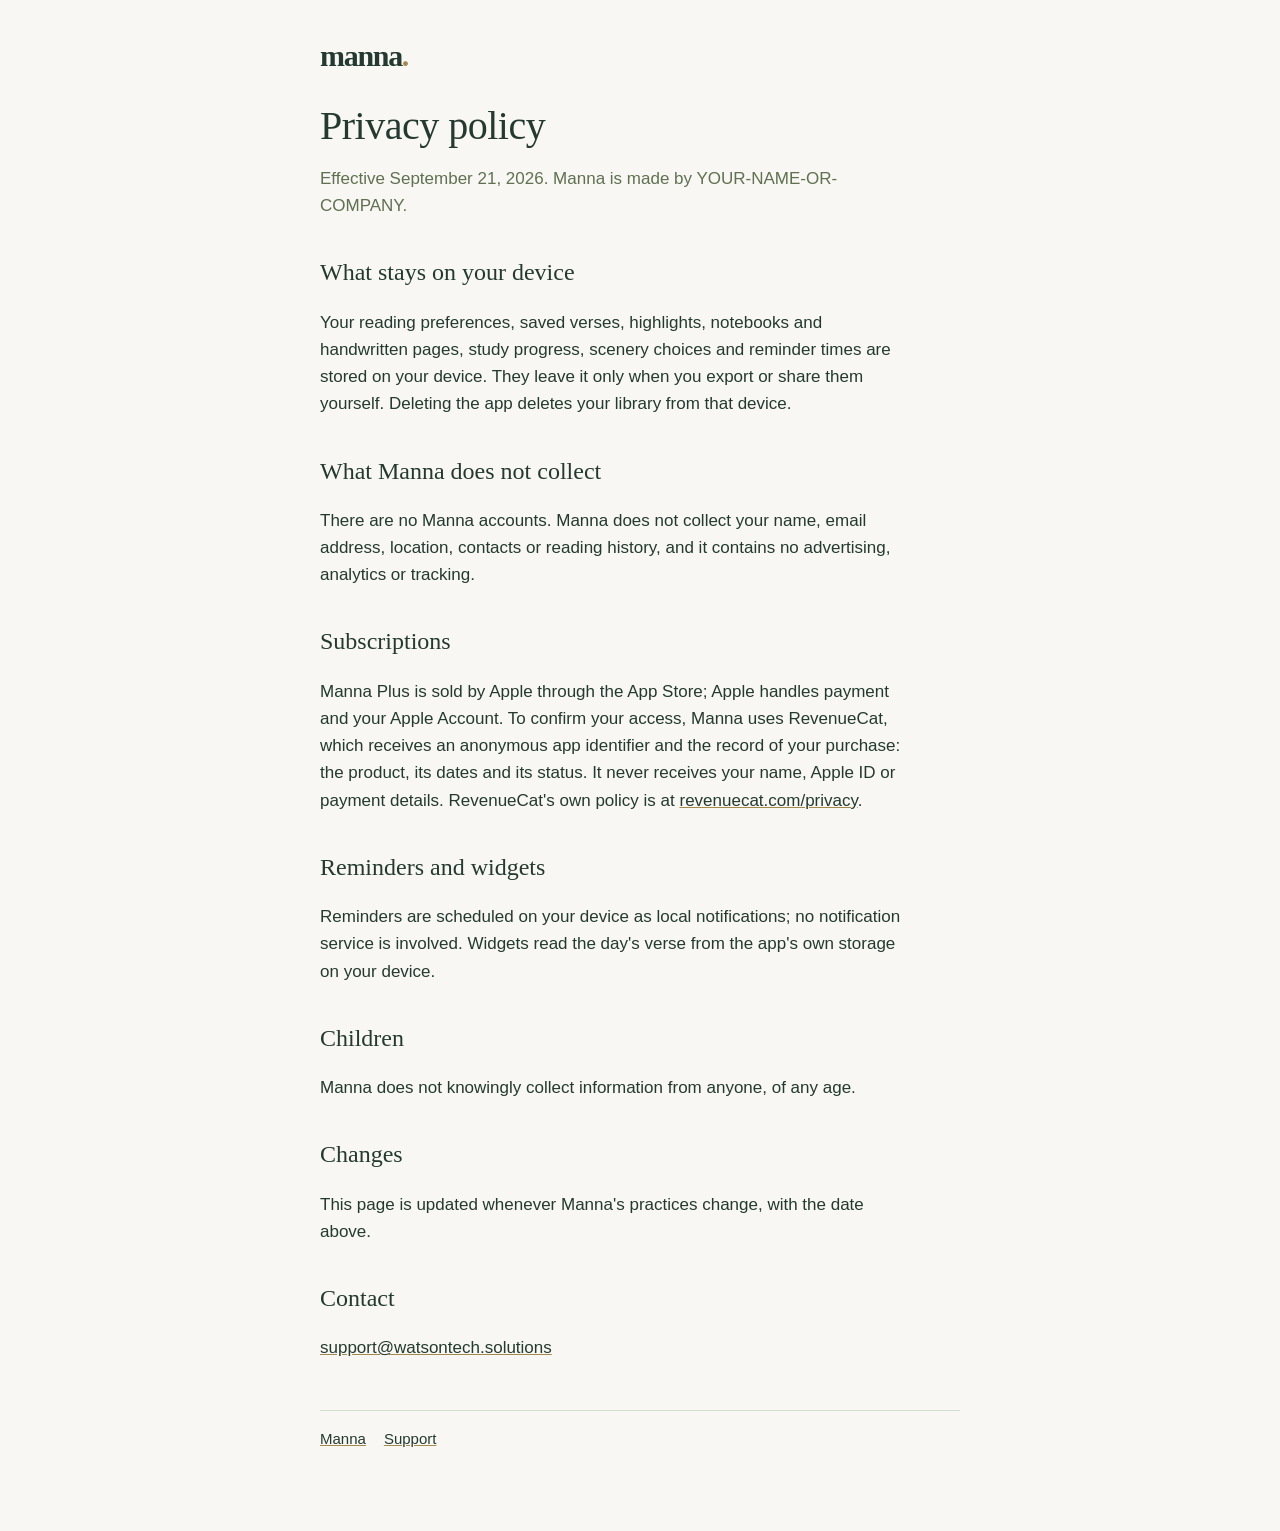
==== privacy.html @ 47324ba6 "Manna site" ====
<!doctype html>
<html lang="en">
<head>
<meta charset="utf-8">
<meta name="viewport" content="width=device-width, initial-scale=1">
<title>Manna privacy policy</title>
<link rel="stylesheet" href="style.css">
</head>
<body>
<main>
<a class="mark" href="./">manna<span>.</span></a>
<h1>Privacy policy</h1>
<p class="muted">Effective September 21, 2026. Manna is made by YOUR-NAME-OR-COMPANY.</p>

<h2>What stays on your device</h2>
<p>Your reading preferences, saved verses, highlights, notebooks and handwritten pages, study progress, scenery choices and reminder times are stored on your device. They leave it only when you export or share them yourself. Deleting the app deletes your library from that device.</p>

<h2>What Manna does not collect</h2>
<p>There are no Manna accounts. Manna does not collect your name, email address, location, contacts or reading history, and it contains no advertising, analytics or tracking.</p>

<h2>Subscriptions</h2>
<p>Manna Plus is sold by Apple through the App Store; Apple handles payment and your Apple Account. To confirm your access, Manna uses RevenueCat, which receives an anonymous app identifier and the record of your purchase: the product, its dates and its status. It never receives your name, Apple ID or payment details. RevenueCat's own policy is at <a href="https://www.revenuecat.com/privacy">revenuecat.com/privacy</a>.</p>

<h2>Reminders and widgets</h2>
<p>Reminders are scheduled on your device as local notifications; no notification service is involved. Widgets read the day's verse from the app's own storage on your device.</p>

<h2>Children</h2>
<p>Manna does not knowingly collect information from anyone, of any age.</p>

<h2>Changes</h2>
<p>This page is updated whenever Manna's practices change, with the date above.</p>

<h2>Contact</h2>
<p><a href="mailto:support@watsontech.solutions">support@watsontech.solutions</a></p>

<nav><a href="./">Manna</a><a href="support.html">Support</a></nav>
</main>
</body>
</html>
---- style.css ----
:root{color-scheme:light dark;--ground:#F8F7F3;--ink:#243A30;--muted:#5F7150;--line:#D5DCCB;--gold:#A5884C}
@media (prefers-color-scheme:dark){:root{--ground:#161C19;--ink:#EAEFE4;--muted:#A9B8A5;--line:#2F3B35;--gold:#D8C48C}}
*{box-sizing:border-box}
body{margin:0;background:var(--ground);color:var(--ink);font:17px/1.6 -apple-system,BlinkMacSystemFont,"Segoe UI",Roboto,Helvetica,Arial,sans-serif;padding:32px 20px 80px}
main{max-width:640px;margin:0 auto}
.mark{font-family:Georgia,"Times New Roman",serif;font-weight:700;font-size:30px;letter-spacing:-1.3px;text-decoration:none;color:var(--ink);display:inline-block}
.mark span{color:var(--gold)}
h1{font-family:Georgia,"Times New Roman",serif;font-weight:400;font-size:40px;line-height:1.1;letter-spacing:-.5px;margin:24px 0 6px}
h2{font-family:Georgia,"Times New Roman",serif;font-weight:400;font-size:24px;margin:34px 0 8px}
p,li{max-width:62ch}
.muted{color:var(--muted)}
a{color:var(--ink);text-decoration-color:var(--gold)}
nav{display:flex;gap:18px;flex-wrap:wrap;border-top:1px solid var(--line);padding-top:16px;margin-top:48px;font-size:15px}
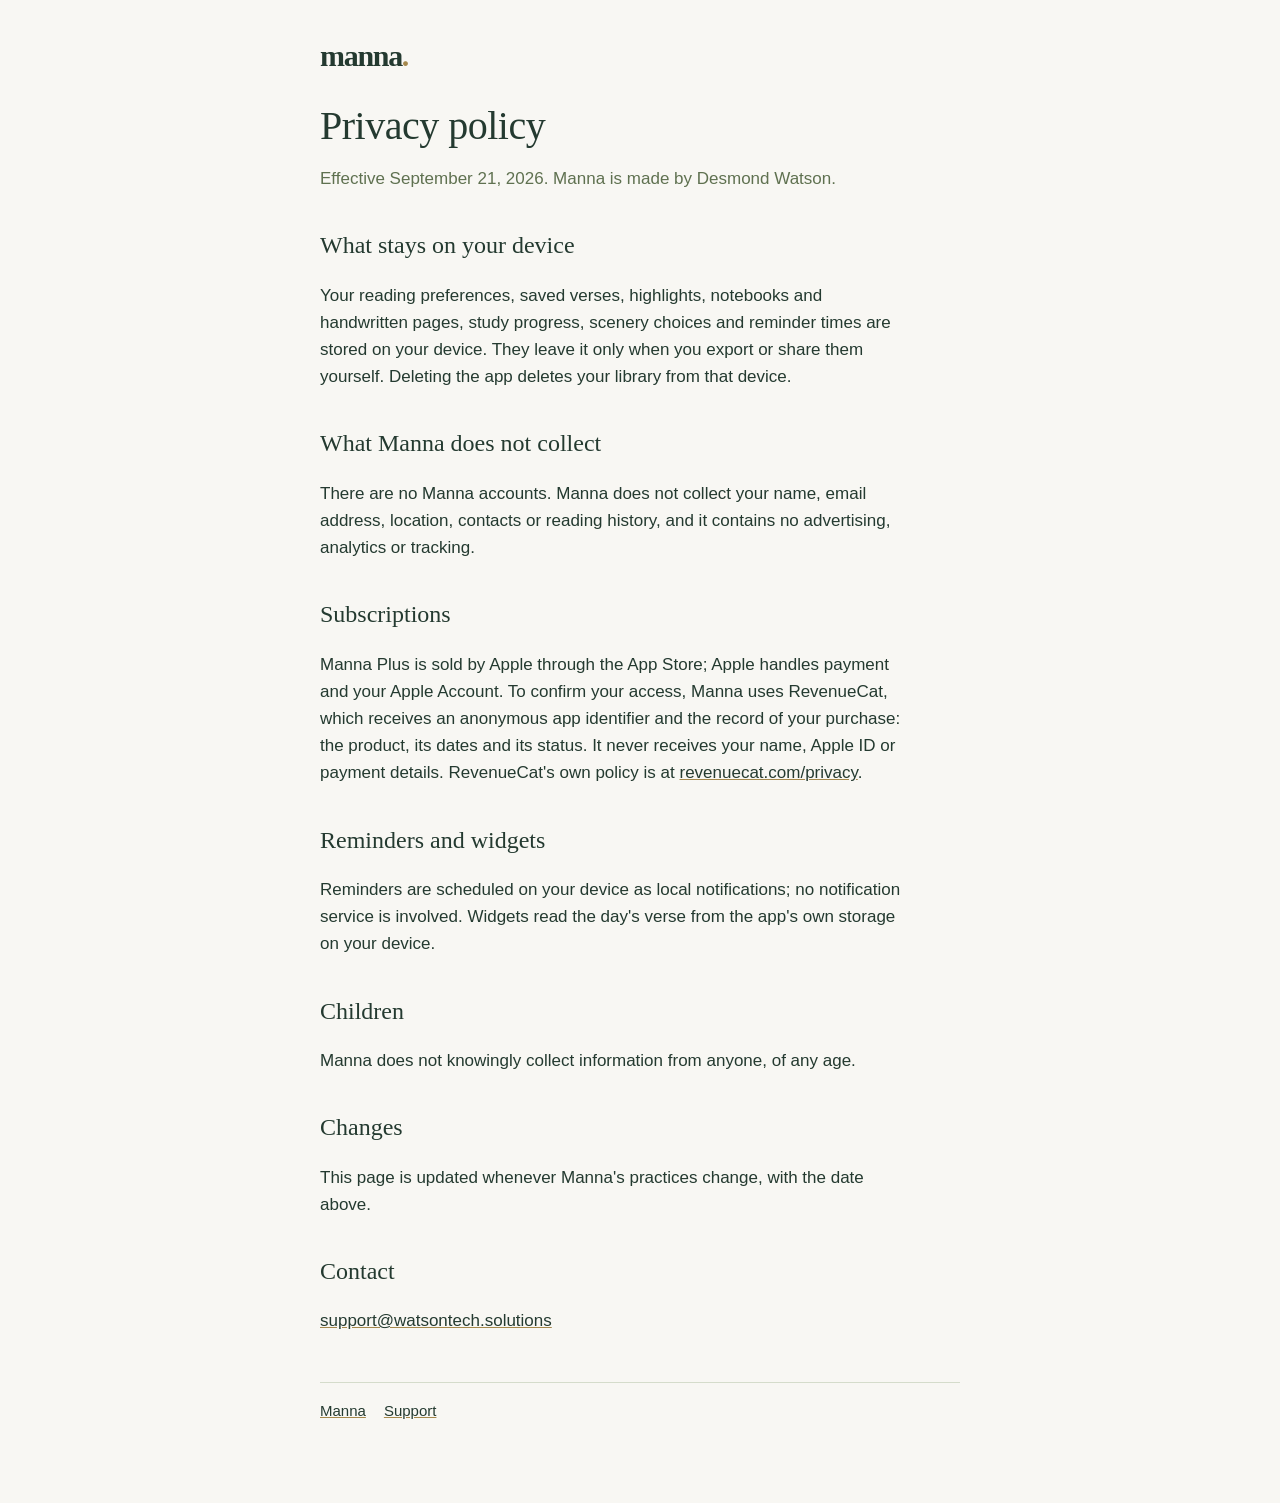
==== commit eca33968: "Name the maker on the privacy policy" ====
--- a/privacy.html
+++ b/privacy.html
@@ -10,7 +10,7 @@
 <main>
 <a class="mark" href="./">manna<span>.</span></a>
 <h1>Privacy policy</h1>
-<p class="muted">Effective September 21, 2026. Manna is made by YOUR-NAME-OR-COMPANY.</p>
+<p class="muted">Effective September 21, 2026. Manna is made by Desmond Watson.</p>
 
 <h2>What stays on your device</h2>
 <p>Your reading preferences, saved verses, highlights, notebooks and handwritten pages, study progress, scenery choices and reminder times are stored on your device. They leave it only when you export or share them yourself. Deleting the app deletes your library from that device.</p>
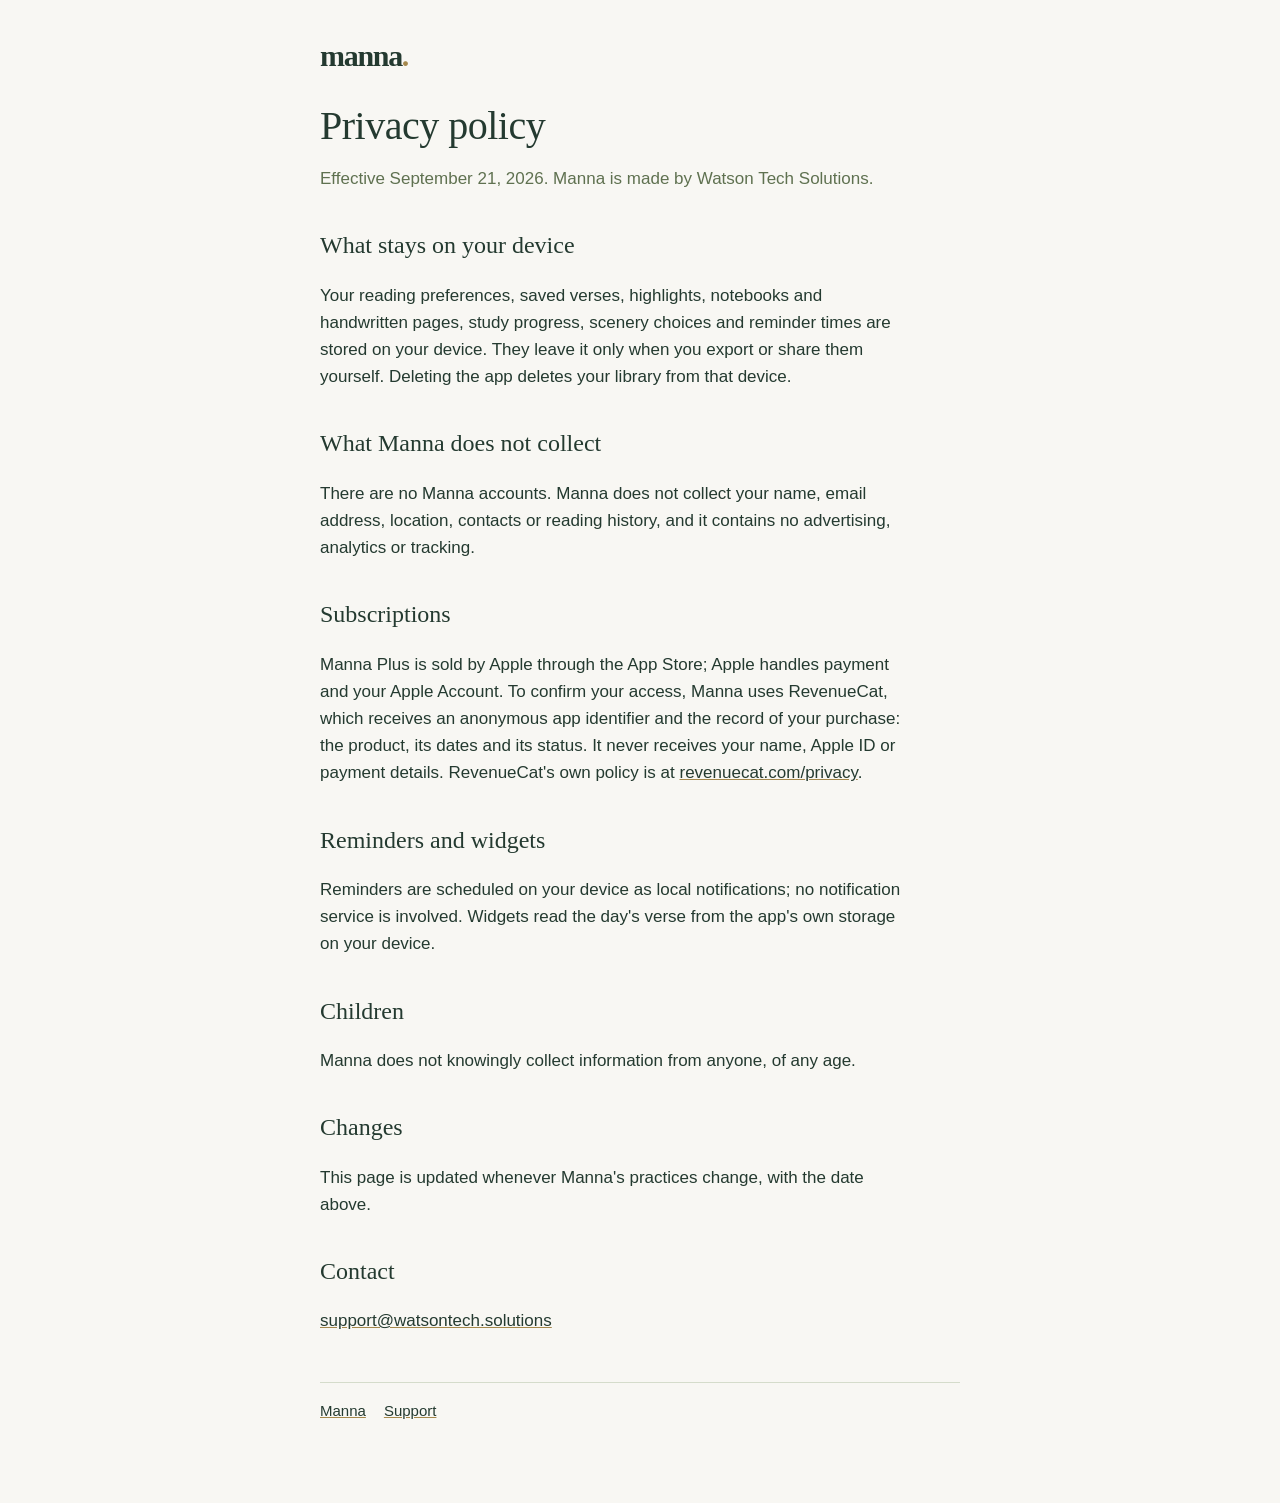
==== commit 6c9d4955: "Name the company, not a person, on the privacy page" ====
--- a/privacy.html
+++ b/privacy.html
@@ -10,7 +10,7 @@
 <main>
 <a class="mark" href="./">manna<span>.</span></a>
 <h1>Privacy policy</h1>
-<p class="muted">Effective September 21, 2026. Manna is made by Desmond Watson.</p>
+<p class="muted">Effective September 21, 2026. Manna is made by Watson Tech Solutions.</p>
 
 <h2>What stays on your device</h2>
 <p>Your reading preferences, saved verses, highlights, notebooks and handwritten pages, study progress, scenery choices and reminder times are stored on your device. They leave it only when you export or share them yourself. Deleting the app deletes your library from that device.</p>
